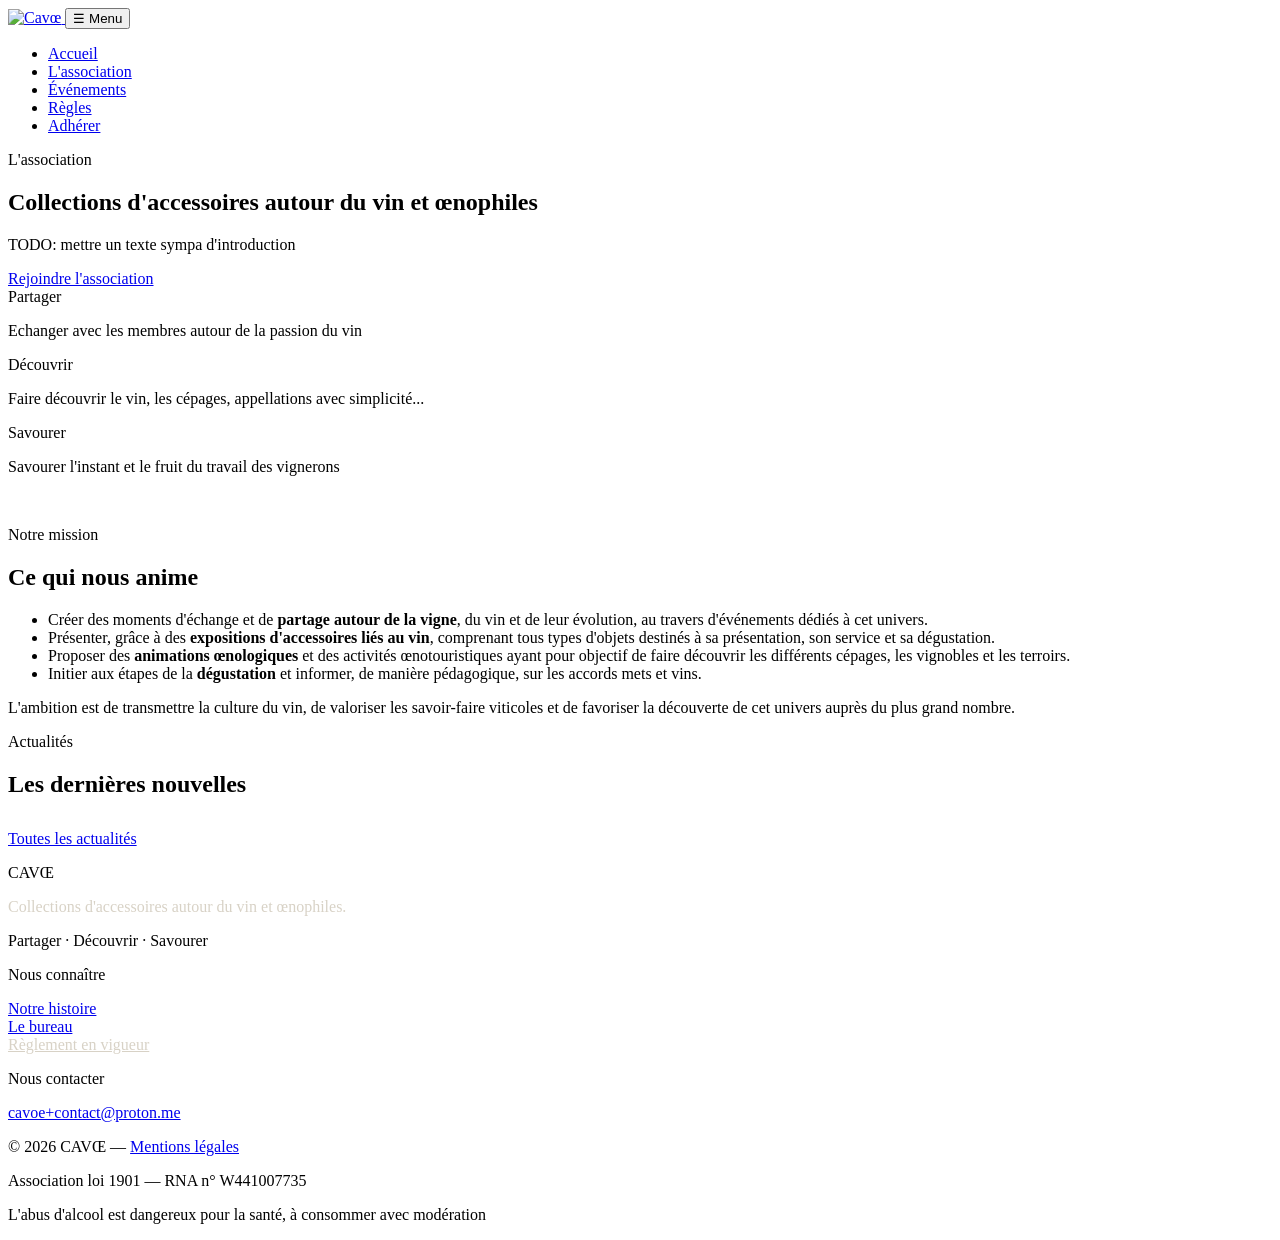
==== index.html @ 4d2a0d0e "Add: Ajout de la page "adhésion"" ====
<!DOCTYPE html>
<html lang="fr">
<head>
    <meta charset="UTF-8">
    <meta name="viewport" content="width=device-width, initial-scale=1.0">
    <title>Accueil — CAVŒ</title>
    <meta name="description" content="TODO : courte description de l'association.">

    <link rel="preconnect" href="https://fonts.googleapis.com">
    <link rel="preconnect" href="https://fonts.gstatic.com" crossorigin>
    <link href="https://fonts.googleapis.com/css2?family=Cinzel:wght@500;600;700&family=EB+Garamond:ital,wght@0,400;0,500;0,600;1,400&family=Montserrat:wght@500;600;700&display=swap" rel="stylesheet">
    <link rel="stylesheet" href="style.css">
</head>
<body>

<!-- En-tête injecté automatiquement (voir script.js) -->
<div id="site-header"></div>

<main>

    <!-- ============================ HERO ============================ -->
    <section class="hero">
        <div class="wrap hero__inner">
            <div>
                <p class="eyebrow">L'association</p>
                <h1>Collections d'accessoires autour du vin et œnophiles</h1>
                <p class="lead">
                    TODO: mettre un texte sympa d'introduction
                </p>
                <div class="hero__actions">
                    <a class="btn btn--primary" href="adherer.html">Rejoindre l'association</a>
                </div>

                <!-- Triptyque de valeur : Partager · Découvrir · Savourer -->
                <div class="triptych">
                    <div>
                        <span class="k">Partager</span>
                        <p>Echanger avec les membres autour de la passion du vin</p>
                    </div>
                    <div>
                        <span class="k">Découvrir</span>
                        <p>Faire découvrir le vin, les cépages, appellations avec simplicité...</p>
                    </div>
                    <div>
                        <span class="k">Savourer</span>
                        <p>Savourer l'instant et le fruit du travail des vignerons</p>
                    </div>

                </div>
            </div>
            <img src="assets/logo-cavoe.png" alt="">
        </div>
    </section>

    <!-- ========================= MISSION ========================= -->
    <section class="section">
        <div class="wrap">
            <p class="eyebrow">Notre mission</p>
            <h2>Ce qui nous anime</h2>
            <ul class="lead">
                <li>Créer des moments d'échange et de <strong>partage autour de la vigne</strong>, du vin et de leur évolution, au travers d'événements dédiés à cet univers.</li>
                <li>Présenter, grâce à des <strong>expositions d'accessoires liés au vin</strong>, comprenant tous types d'objets destinés à sa présentation, son service et sa dégustation.</li>
                <li>Proposer des <strong>animations œnologiques</strong> et des activités œnotouristiques ayant pour objectif de faire découvrir les différents cépages, les vignobles et les terroirs.</li>
                <li>Initier aux étapes de la <strong>dégustation</strong> et informer, de manière pédagogique, sur les accords mets et vins.</li>
            </ul>
            <p>L'ambition est de transmettre la culture du vin, de valoriser les savoir-faire viticoles et de favoriser la découverte de cet univers auprès du plus grand nombre.</p>
        </div>
    </section>



    <!-- ==================== DERNIÈRES ACTUS ==================== -->
    <section class="section">
        <div class="wrap">
            <p class="eyebrow">Actualités</p>
            <h2>Les dernières nouvelles</h2>
            <ul class="news" id="home-events" style="margin-top:2rem;"></ul>
            <p style="margin-top:1.5rem;">
                <a class="btn btn--ghost" href="evenements.html">Toutes les actualités</a>
            </p>
        </div>
    </section>
</main>

<div id="site-footer"></div>

<script src="scripts/script.js"></script>
<script src="scripts/events.js"></script>
</body>
</html>
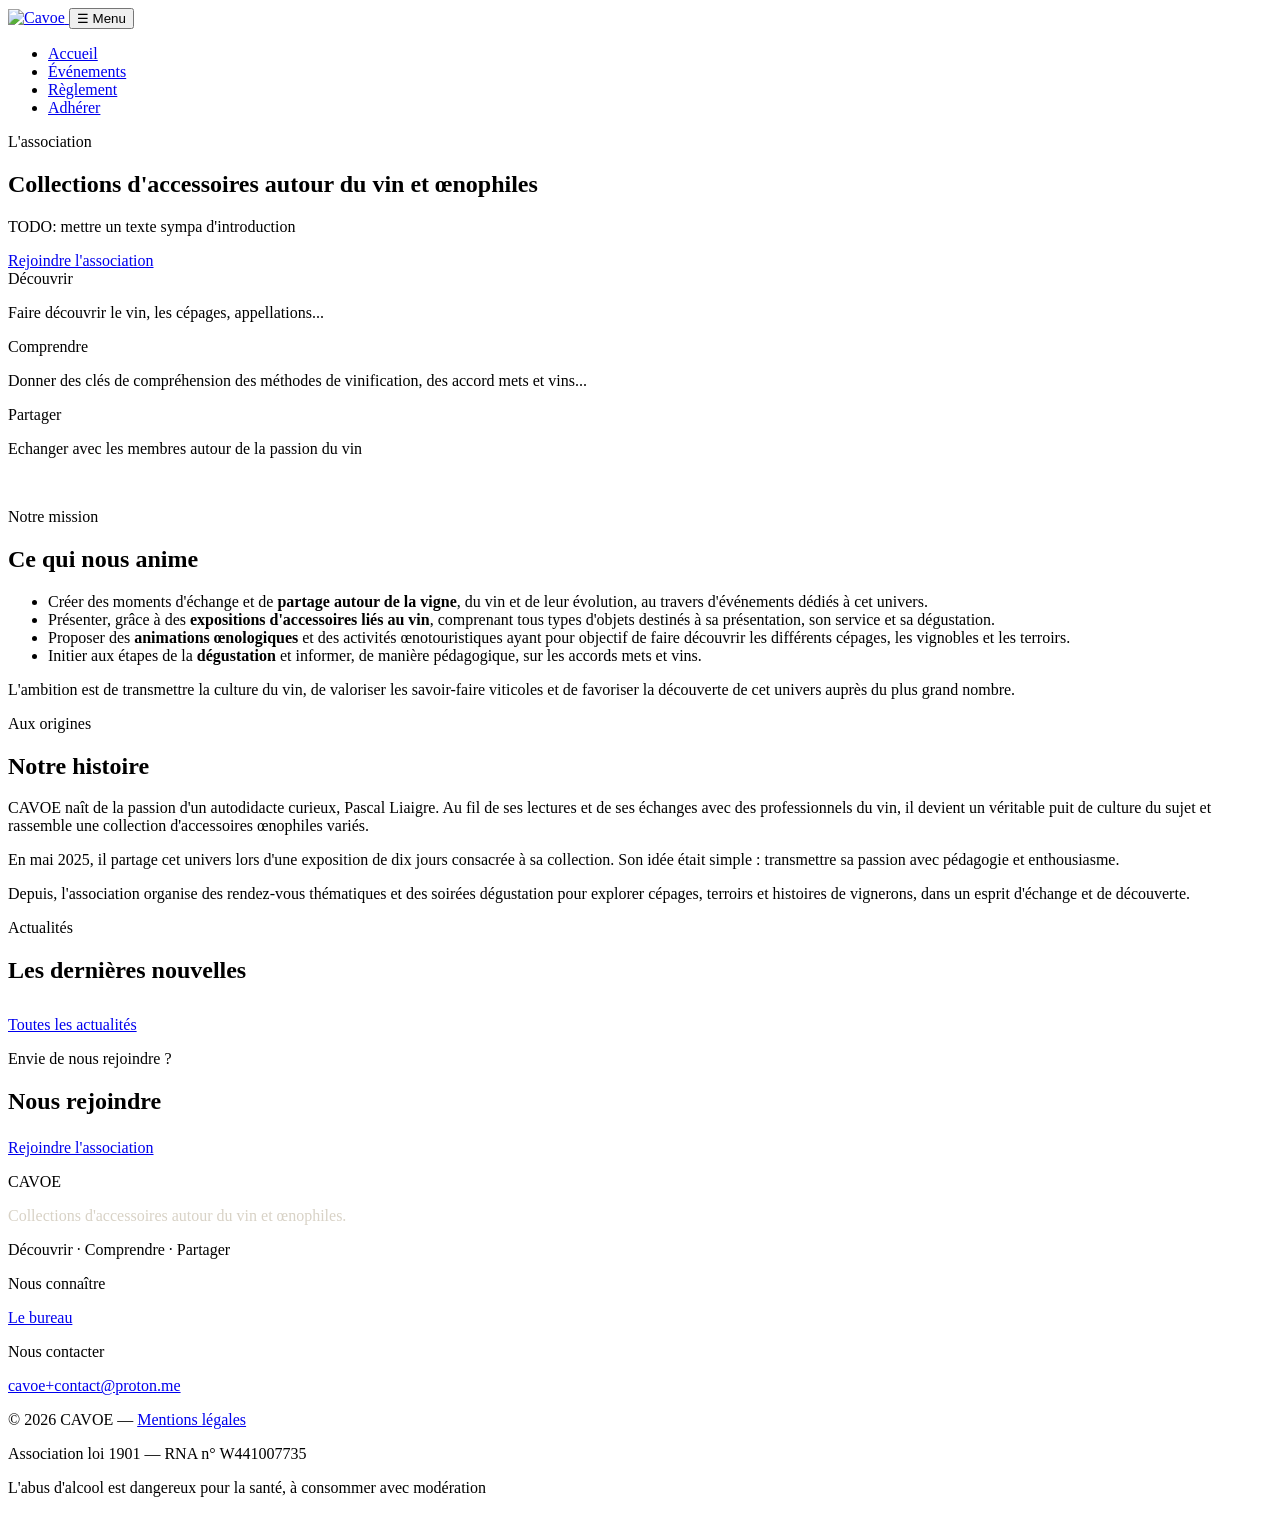
==== commit dcec771b: "WIP: ajout adhésions" ====
--- a/index.html
+++ b/index.html
@@ -3,7 +3,7 @@
 <head>
     <meta charset="UTF-8">
     <meta name="viewport" content="width=device-width, initial-scale=1.0">
-    <title>Accueil — CAVŒ</title>
+    <title>Accueil — CAVOE</title>
     <meta name="description" content="TODO : courte description de l'association.">
 
     <link rel="preconnect" href="https://fonts.googleapis.com">
@@ -31,24 +31,23 @@
                     <a class="btn btn--primary" href="adherer.html">Rejoindre l'association</a>
                 </div>
 
-                <!-- Triptyque de valeur : Partager · Découvrir · Savourer -->
+                <!-- Triptyque de valeur : Découvrir · Comprendre · Partager -->
                 <div class="triptych">
+                    <div>
+                        <span class="k">Découvrir</span>
+                        <p>Faire découvrir le vin, les cépages, appellations...</p>
+                    </div>
+                    <div>
+                        <span class="k">Comprendre</span>
+                        <p>Donner des clés de compréhension des méthodes de vinification, des accord mets et vins...</p>
+                    </div>
                     <div>
                         <span class="k">Partager</span>
                         <p>Echanger avec les membres autour de la passion du vin</p>
                     </div>
-                    <div>
-                        <span class="k">Découvrir</span>
-                        <p>Faire découvrir le vin, les cépages, appellations avec simplicité...</p>
-                    </div>
-                    <div>
-                        <span class="k">Savourer</span>
-                        <p>Savourer l'instant et le fruit du travail des vignerons</p>
-                    </div>
-
                 </div>
             </div>
-            <img src="assets/logo-cavoe.png" alt="">
+            <div class="hero__media"><img src="assets/logo-cavoe.png" alt=""></div>
         </div>
     </section>
 
@@ -67,7 +66,27 @@
         </div>
     </section>
 
-
+    <!-- ========================= HISTOIRE ========================= -->
+    <section class="section">
+        <div class="wrap">
+            <p class="eyebrow">Aux origines</p>
+            <h2>Notre histoire</h2>
+            <p>
+                CAVOE naît de la passion d'un autodidacte curieux, Pascal Liaigre. Au fil de ses lectures
+                et de ses échanges avec des professionnels du vin, il devient un véritable puit de culture du sujet
+                et rassemble une collection d'accessoires œnophiles variés.
+            </p>
+            <p>
+                En mai 2025, il partage cet univers lors d'une exposition de dix jours consacrée à sa
+                collection. Son idée était simple : transmettre sa passion avec pédagogie et enthousiasme.
+            </p>
+            <p>
+                Depuis, l'association organise des rendez-vous
+                thématiques et des soirées dégustation pour explorer cépages, terroirs et histoires de
+                vignerons, dans un esprit d'échange et de découverte.
+            </p>
+        </div>
+    </section>
 
     <!-- ==================== DERNIÈRES ACTUS ==================== -->
     <section class="section">
@@ -80,6 +99,18 @@
             </p>
         </div>
     </section>
+
+    <!-- ==================== ADHERER ==================== -->
+    <section class="section">
+        <div class="wrap">
+            <span class="eyebrow">Envie de nous rejoindre ?</span>
+            <h2>Nous rejoindre</h2>
+            <p style="margin-top:1.5rem;">
+                <a class="btn btn--ghost" href="adherer.html">Rejoindre l'association</a>
+            </p>
+        </div>
+    </section>
+
 </main>
 
 <div id="site-footer"></div>
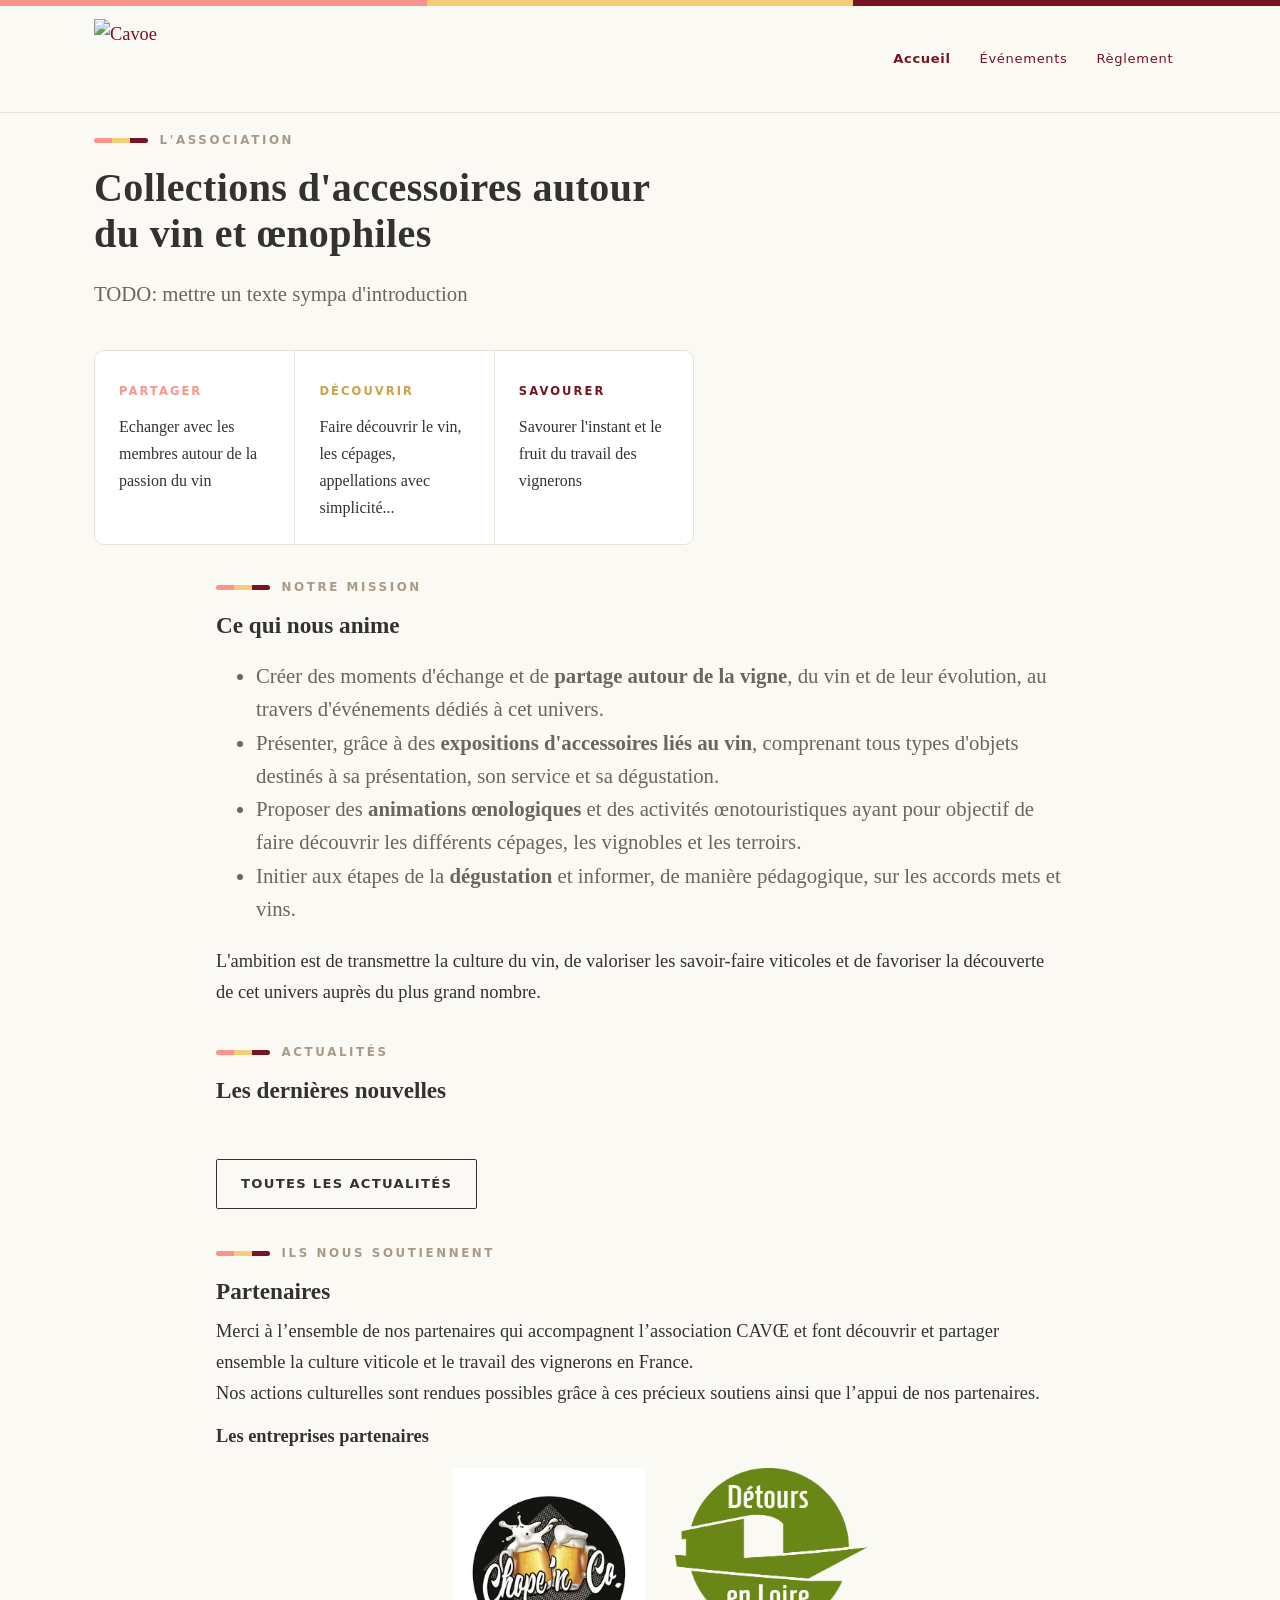
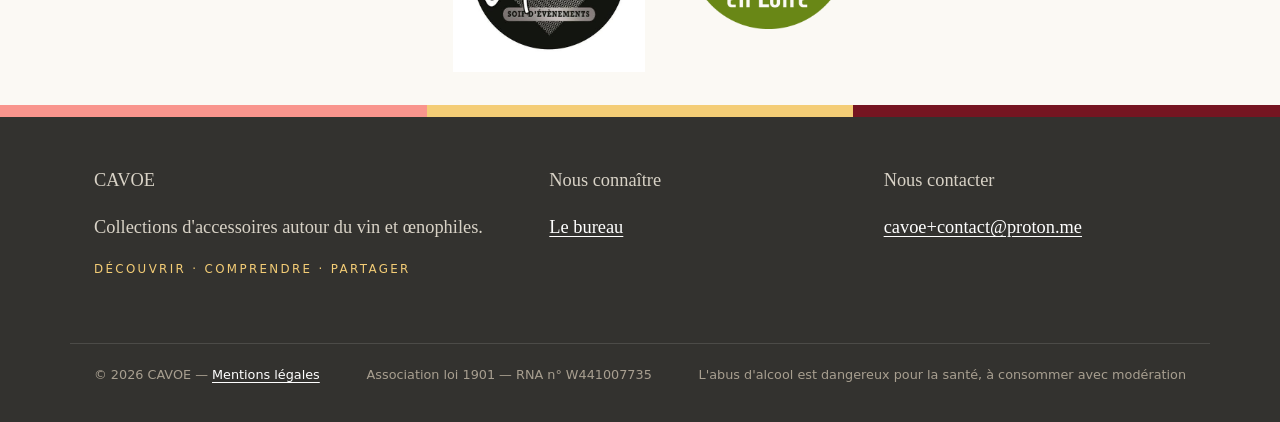
==== commit 36073ea1: "Add: mentions des partenaires en page d'accueil" ====
--- a/index.html
+++ b/index.html
@@ -3,7 +3,7 @@
 <head>
     <meta charset="UTF-8">
     <meta name="viewport" content="width=device-width, initial-scale=1.0">
-    <title>Accueil — CAVOE</title>
+    <title>Accueil — CAVŒ</title>
     <meta name="description" content="TODO : courte description de l'association.">
 
     <link rel="preconnect" href="https://fonts.googleapis.com">
@@ -27,27 +27,25 @@
                 <p class="lead">
                     TODO: mettre un texte sympa d'introduction
                 </p>
-                <div class="hero__actions">
-                    <a class="btn btn--primary" href="adherer.html">Rejoindre l'association</a>
-                </div>
 
-                <!-- Triptyque de valeur : Découvrir · Comprendre · Partager -->
+                <!-- Triptyque de valeur : Partager · Découvrir · Savourer -->
                 <div class="triptych">
-                    <div>
-                        <span class="k">Découvrir</span>
-                        <p>Faire découvrir le vin, les cépages, appellations...</p>
-                    </div>
-                    <div>
-                        <span class="k">Comprendre</span>
-                        <p>Donner des clés de compréhension des méthodes de vinification, des accord mets et vins...</p>
-                    </div>
                     <div>
                         <span class="k">Partager</span>
                         <p>Echanger avec les membres autour de la passion du vin</p>
                     </div>
+                    <div>
+                        <span class="k">Découvrir</span>
+                        <p>Faire découvrir le vin, les cépages, appellations avec simplicité...</p>
+                    </div>
+                    <div>
+                        <span class="k">Savourer</span>
+                        <p>Savourer l'instant et le fruit du travail des vignerons</p>
+                    </div>
+
                 </div>
             </div>
-            <div class="hero__media"><img src="assets/logo-cavoe.png" alt=""></div>
+            <img src="assets/logo-cavoe.png" alt="">
         </div>
     </section>
 
@@ -66,27 +64,7 @@
         </div>
     </section>
 
-    <!-- ========================= HISTOIRE ========================= -->
-    <section class="section">
-        <div class="wrap">
-            <p class="eyebrow">Aux origines</p>
-            <h2>Notre histoire</h2>
-            <p>
-                CAVOE naît de la passion d'un autodidacte curieux, Pascal Liaigre. Au fil de ses lectures
-                et de ses échanges avec des professionnels du vin, il devient un véritable puit de culture du sujet
-                et rassemble une collection d'accessoires œnophiles variés.
-            </p>
-            <p>
-                En mai 2025, il partage cet univers lors d'une exposition de dix jours consacrée à sa
-                collection. Son idée était simple : transmettre sa passion avec pédagogie et enthousiasme.
-            </p>
-            <p>
-                Depuis, l'association organise des rendez-vous
-                thématiques et des soirées dégustation pour explorer cépages, terroirs et histoires de
-                vignerons, dans un esprit d'échange et de découverte.
-            </p>
-        </div>
-    </section>
+
 
     <!-- ==================== DERNIÈRES ACTUS ==================== -->
     <section class="section">
@@ -100,17 +78,23 @@
         </div>
     </section>
 
-    <!-- ==================== ADHERER ==================== -->
+    <!-- ==================== PARTENAIRES ==================== -->
     <section class="section">
         <div class="wrap">
-            <span class="eyebrow">Envie de nous rejoindre ?</span>
-            <h2>Nous rejoindre</h2>
-            <p style="margin-top:1.5rem;">
-                <a class="btn btn--ghost" href="adherer.html">Rejoindre l'association</a>
+            <p class="eyebrow">Ils nous soutiennent</p>
+            <h2>Partenaires</h2>
+            <p>
+                Merci à l’ensemble de nos partenaires qui accompagnent l’association CAVŒ et font découvrir et partager ensemble la culture viticole et le travail des vignerons en France.<br/>
+                Nos actions culturelles sont rendues possibles grâce à ces précieux soutiens ainsi que l’appui de nos partenaires.
             </p>
+
+            <h3>Les entreprises partenaires</h3>
+            <ul class="lead liste-partenaires">
+                <li><a class="logo-partenaires" href="https://chopenco.fr/" target="_blank" title="Visiter le site de Chope'n Co"><img src="assets/partenaires/chope-n-co.jpg" alt="Chop'N Co"/></a></li>
+                <li><a class="logo-partenaires" href="https://detoursenloire.fr/" target="_blank" title="Visiter le site de Détour en Loire"><img src="assets/partenaires/detour-en-loire.png" alt="Détour en Loire"/></a></li>
+            </ul>
         </div>
     </section>
-
 </main>
 
 <div id="site-footer"></div>
--- a/style.css
+++ b/style.css
@@ -0,0 +1,727 @@
+/* =========================================================================
+   CAVŒ — Collections d'Accessoires autour du Vin Et Œnophiles
+   Direction artistique issue du logo : palette des trois vins
+   (bordeaux · rosé · blanc doré), serif classique, fond crème.
+   -------------------------------------------------------------------------
+   Tout part des variables ci-dessous (:root).
+   ========================================================================= */
+
+:root {
+  /* ---- Couleurs de marque --------------------------------------------- */
+  --wine: #761521; /* bordeaux — accent principal        */
+  --wine-deep: #5c1019; /* bordeaux foncé (survols)           */
+  --rose: #f9958d; /* rosé — secondaire                  */
+  --gold: #c9a24b; /* blanc doré — tertiaire             */
+  --gold-soft: #f4cd76; /* doré clair (décoratif)             */
+  --taupe: #a99a87; /* greige des coteaux / texte discret */
+
+  --ink: #33322f; /* charbon — texte principal          */
+  --ink-soft: #6b655c; /* texte secondaire                   */
+  --bg: #fbf9f4; /* crème doux (fond)                  */
+  --surface: #ffffff; /* cartes, encadrés                   */
+  --line: #e7e1d6; /* traits, bordures                   */
+
+  --accent: var(--wine); /* alias : couleur d'action        */
+  --accent-ink: #fdf7ec; /* texte posé SUR le bordeaux       */
+
+  /* ---- Typographie ---------------------------------------------------- */
+  --font-display: 'Cinzel', Georgia, serif; /* titres (capitales romaines) */
+  --font-body: 'EB Garamond', Georgia, serif; /* corps de texte              */
+  --font-ui:
+    'Montserrat', system-ui, sans-serif; /* labels, boutons, menu       */
+
+  /* ---- Mise en page --------------------------------------------------- */
+  --maxw: 1140px;
+  --gutter: 1.5rem;
+  --radius: 10px;
+  --shadow:
+    0 1px 2px rgba(51, 50, 47, 0.05), 0 10px 30px rgba(51, 50, 47, 0.07);
+
+  /* Dégradé « trois vins » — motif signature */
+  --triad: linear-gradient(
+    90deg,
+    var(--rose) 0 33.33%,
+    var(--gold-soft) 33.33% 66.66%,
+    var(--wine) 66.66% 100%
+  );
+}
+
+/* -------------------------------------------------------------------------
+   Base
+   ------------------------------------------------------------------------- */
+*,
+*::before,
+*::after {
+  box-sizing: border-box;
+}
+html {
+  scroll-behavior: smooth;
+}
+
+body {
+  margin: 0;
+  font-family: var(--font-body);
+  font-size: 1.15rem;
+  line-height: 1.7;
+  color: var(--ink);
+  background: var(--bg);
+  -webkit-font-smoothing: antialiased;
+}
+
+h1,
+h2,
+h3,
+h4 {
+  font-family: var(--font-display);
+  line-height: 1.15;
+  color: var(--ink);
+  font-weight: 600;
+  margin: 0 0 0.5em;
+}
+h1 {
+  font-size: clamp(1.7rem, 3.2vw, 2.5rem);
+  letter-spacing: 0.01em;
+}
+h2 {
+  font-size: 1.45rem;
+  font-family: var(--font-body);
+  font-weight: 600;
+}
+h3 {
+  font-size: 1.15rem;
+  font-family: var(--font-body);
+  font-weight: 600;
+}
+
+p {
+  margin: 0 0 1rem;
+}
+p,
+h1,
+h2,
+h3,
+h4 {
+  cursor: default;
+}
+
+a {
+  color: var(--wine);
+  text-decoration-thickness: 1px;
+  text-underline-offset: 3px;
+}
+a:hover {
+  color: var(--ink);
+}
+
+img {
+  max-width: 100%;
+  height: auto;
+  display: block;
+}
+
+:focus-visible {
+  outline: 3px solid var(--gold);
+  outline-offset: 2px;
+  border-radius: 3px;
+}
+
+/* -------------------------------------------------------------------------
+   Structure
+   ------------------------------------------------------------------------- */
+.wrap {
+  width: 100%;
+  max-width: var(--maxw);
+  margin-inline: auto;
+  padding-inline: var(--gutter);
+}
+
+.section,
+.hero {
+  margin-bottom: 0.9rem;
+}
+
+.section {
+  margin-inline: 15vw;
+}
+
+/* Étiquette « eyebrow » — porte le motif tricolore des trois vins */
+.eyebrow {
+  display: inline-flex;
+  align-items: center;
+  gap: 0.7rem;
+  font-family: var(--font-ui);
+  font-size: 0.74rem;
+  font-weight: 600;
+  letter-spacing: 0.22em;
+  text-transform: uppercase;
+  color: var(--taupe);
+  margin-bottom: 0.9rem;
+  margin-top: 1.5em;
+}
+.eyebrow::before {
+  content: '';
+  width: 3.4rem;
+  height: 5px;
+  border-radius: 3px;
+  background: var(--triad);
+}
+
+.lead {
+  font-size: 1.3rem;
+  line-height: 1.6;
+  color: var(--ink-soft);
+}
+
+/* Boutons */
+.btn {
+  display: inline-block;
+  font-family: var(--font-ui);
+  font-weight: 600;
+  font-size: 0.82rem;
+  letter-spacing: 0.1em;
+  text-transform: uppercase;
+  padding: 0.8rem 1.5rem;
+  border-radius: 2px; /* coins nets, plus « étiquette de vin » */
+  border: 1.5px solid transparent;
+  cursor: pointer;
+  transition:
+    transform 0.12s ease,
+    background 0.2s ease,
+    color 0.2s ease;
+  text-decoration: none;
+}
+.btn:hover {
+  transform: translateY(-2px);
+}
+.btn--primary {
+  background: var(--wine);
+  color: var(--accent-ink);
+}
+.btn--primary:hover {
+  background: var(--wine-deep);
+  color: var(--accent-ink);
+}
+.btn--ghost {
+  background: transparent;
+  color: var(--ink);
+  border-color: var(--ink);
+}
+.btn--ghost:hover {
+  background: var(--ink);
+  color: var(--bg);
+}
+
+/* Grilles */
+.grid {
+  display: grid;
+  gap: 1.5rem;
+}
+.grid--3 {
+  grid-template-columns: repeat(3, 1fr);
+}
+.grid--2 {
+  grid-template-columns: repeat(2, 1fr);
+}
+
+.card {
+  background: var(--surface);
+  border: 1px solid var(--line);
+  border-radius: var(--radius);
+  padding: 1.75rem;
+  box-shadow: var(--shadow);
+  position: relative;
+}
+/* filet doré en haut de carte, discret */
+.card::before {
+  content: '';
+  position: absolute;
+  inset: 0 0 auto 0;
+  height: 3px;
+  border-radius: var(--radius) var(--radius) 0 0;
+  background: var(--gold-soft);
+  opacity: 0;
+  transition: opacity 0.2s;
+}
+.card:hover::before {
+  opacity: 1;
+}
+.card h3 {
+  margin-top: 0.25rem;
+}
+.card p:last-child {
+  margin-bottom: 0;
+}
+
+/* -------------------------------------------------------------------------
+   En-tête / navigation
+   ------------------------------------------------------------------------- */
+.site-header {
+  position: sticky;
+  top: 0;
+  z-index: 50;
+  background: color-mix(in srgb, var(--bg) 90%, transparent);
+  backdrop-filter: blur(8px);
+  border-bottom: 1px solid var(--line);
+}
+.site-header::before {
+  content: '';
+  display: block;
+  height: 6px;
+  background: var(--triad);
+}
+
+.nav {
+  display: flex;
+  align-items: center;
+  justify-content: space-between;
+  gap: 1rem;
+  padding-block: 0.8rem;
+}
+
+.brand {
+  display: flex;
+  align-items: center;
+  gap: 0.7rem;
+  text-decoration: none;
+}
+.brand img {
+  height: 80px;
+}
+.brand__name {
+  font-family: var(--font-display);
+  font-weight: 700;
+  font-size: 1.4rem;
+  letter-spacing: 0.14em;
+  color: var(--ink);
+}
+
+.nav__links {
+  display: flex;
+  align-items: center;
+  gap: 0.2rem;
+  list-style: none;
+  margin: 0;
+  padding: 0;
+}
+.nav__links a {
+  display: block;
+  font-family: var(--font-ui);
+  font-size: 0.82rem;
+  font-weight: 500;
+  letter-spacing: 0.05em;
+  text-decoration: none;
+  padding: 0.5rem 0.8rem;
+  border-radius: 4px;
+}
+.nav__links a:hover {
+  color: var(--wine);
+}
+.nav__links a[aria-current='page'] {
+  color: var(--wine);
+  font-weight: 700;
+}
+.nav__cta {
+  margin-left: 0.5rem;
+}
+
+.nav__toggle {
+  display: none;
+  font-family: var(--font-ui);
+  font-size: 0.8rem;
+  letter-spacing: 0.08em;
+  background: transparent;
+  border: 1px solid var(--line);
+  border-radius: 4px;
+  padding: 0.55rem 0.8rem;
+  cursor: pointer;
+  color: var(--ink);
+}
+
+/* -------------------------------------------------------------------------
+   Hero
+   ------------------------------------------------------------------------- */
+.hero__inner {
+  display: grid;
+  grid-template-columns: 1.15fr 0.85fr;
+  gap: 3rem;
+  align-items: center;
+}
+.hero__actions {
+  display: flex;
+  flex-wrap: wrap;
+  gap: 0.8rem;
+  margin-top: 1.8rem;
+}
+.hero__media {
+  aspect-ratio: 4 / 3;
+  background:
+    radial-gradient(circle at 30% 30%, rgba(118, 21, 33, 0.1), transparent 60%),
+    radial-gradient(
+      circle at 70% 70%,
+      rgba(201, 162, 75, 0.14),
+      transparent 60%
+    ),
+    var(--surface);
+  border: 1px solid var(--line);
+  border-radius: var(--radius);
+  display: grid;
+  place-items: center;
+  text-align: center;
+  padding: 1rem;
+  color: var(--ink-soft);
+}
+
+/* Triptyque de valeur : Partager · Découvrir · Savourer */
+.triptych {
+  display: grid;
+  grid-template-columns: repeat(3, 1fr);
+  gap: 0;
+  margin-top: 2.5rem;
+  border: 1px solid var(--line);
+  border-radius: var(--radius);
+  overflow: hidden;
+}
+.triptych > div {
+  padding: 1.4rem 1.5rem;
+  background: var(--surface);
+  border-left: 1px solid var(--line);
+}
+.triptych > div:first-child {
+  border-left: 0;
+}
+.triptych .k {
+  font-family: var(--font-ui);
+  font-size: 0.72rem;
+  font-weight: 700;
+  letter-spacing: 0.18em;
+  text-transform: uppercase;
+}
+.triptych > div:nth-child(1) .k {
+  color: var(--rose);
+}
+.triptych > div:nth-child(2) .k {
+  color: var(--gold);
+}
+.triptych > div:nth-child(3) .k {
+  color: var(--wine);
+}
+.triptych p {
+  margin: 0.5rem 0 0;
+  font-size: 1rem;
+}
+
+/* Bandeau de chiffres clés */
+.stats {
+  display: grid;
+  grid-template-columns: repeat(3, 1fr);
+  gap: 1.5rem;
+}
+.stat__num {
+  font-family: var(--font-display);
+  font-size: 2.8rem;
+  font-weight: 700;
+  color: var(--wine);
+}
+.stat__label {
+  font-family: var(--font-ui);
+  font-size: 0.78rem;
+  letter-spacing: 0.12em;
+  text-transform: uppercase;
+  color: var(--ink-soft);
+}
+
+/* -------------------------------------------------------------------------
+   En-tête de page interne
+   ------------------------------------------------------------------------- */
+.page-head {
+  padding-block: clamp(2.5rem, 3vw, 4rem) 0;
+}
+.page-head p.lead {
+  margin-top: 0.5rem;
+}
+.crumbs {
+  font-family: var(--font-ui);
+  font-size: 0.8rem;
+  letter-spacing: 0.06em;
+  color: var(--taupe);
+  margin-bottom: 1rem;
+  text-transform: uppercase;
+}
+.crumbs a {
+  color: var(--taupe);
+}
+
+/* -------------------------------------------------------------------------
+   Actualités / agenda
+   ------------------------------------------------------------------------- */
+.news {
+  list-style: none;
+  margin: 0;
+  padding: 0;
+  display: grid;
+  gap: 1rem;
+}
+.news__item {
+  display: grid;
+  grid-template-columns: 130px 1fr;
+  gap: 1.5rem;
+  padding: 1.4rem;
+  background: var(--surface);
+  border: 1px solid var(--line);
+  border-radius: var(--radius);
+}
+.news__date {
+  font-family: var(--font-display);
+  font-weight: 700;
+  color: var(--wine);
+}
+.news__item h3 {
+  margin: 0 0 0.35rem;
+}
+.event-time {
+  display: block;
+  margin-top: 0.2rem;
+  font-family: var(--font-ui);
+  font-size: 0.82rem;
+  font-weight: 500;
+  color: var(--ink-soft);
+}
+.event-meta {
+  font-family: var(--font-ui);
+  font-size: 0.82rem;
+  color: var(--ink-soft);
+  margin: 0.4rem 0 0;
+}
+.tag {
+  display: inline-block;
+  font-family: var(--font-ui);
+  font-size: 0.66rem;
+  font-weight: 700;
+  letter-spacing: 0.12em;
+  text-transform: uppercase;
+  color: var(--wine);
+  background: #f6ecec;
+  border-radius: 3px;
+  padding: 0.22rem 0.55rem;
+  margin-bottom: 0.55rem;
+}
+
+/* -------------------------------------------------------------------------
+   Formulaires
+   ------------------------------------------------------------------------- */
+.form {
+  display: grid;
+  gap: 1.1rem;
+  max-width: 560px;
+}
+.field {
+  display: grid;
+  gap: 0.35rem;
+}
+.field label {
+  font-family: var(--font-ui);
+  font-weight: 600;
+  font-size: 0.82rem;
+  letter-spacing: 0.04em;
+}
+.field input,
+.field textarea,
+.field select {
+  font-family: var(--font-body);
+  font-size: 1.05rem;
+  padding: 0.7rem 0.85rem;
+  border: 1px solid var(--line);
+  border-radius: 6px;
+  background: var(--surface);
+  color: var(--ink);
+}
+.field input:focus,
+.field textarea:focus,
+.field select:focus {
+  border-color: var(--wine);
+  outline: none;
+}
+.field textarea {
+  min-height: 130px;
+  resize: vertical;
+}
+.field--hint {
+  font-family: var(--font-ui);
+  font-size: 0.8rem;
+  color: var(--ink-soft);
+}
+
+/* Encadré de mise en garde (règlement, avertissements) */
+.notice {
+  border-left: 4px solid var(--wine);
+  background: #f6ecec;
+  padding: 1.1rem 1.35rem;
+  border-radius: 0 var(--radius) var(--radius) 0;
+  margin: 1.6rem 0;
+}
+.notice p:last-child {
+  margin-bottom: 0;
+}
+.notice--gold {
+  border-left-color: var(--gold);
+  background: #fbf3df;
+}
+
+/* Articles de règlement */
+.article {
+  margin-top: 2.5rem;
+}
+.article > h2 {
+  padding-bottom: 0.4rem;
+  border-bottom: 1px solid var(--line);
+}
+
+/* Liste des partenaires */
+
+.liste-partenaires {
+  display: flex;
+  justify-content: center;
+  flex-wrap: wrap;
+  margin: 1em 0;
+  list-style: none;
+}
+
+.liste-partenaires li {
+  margin: 0 15px 15px 15px;
+  flex: 0 0 auto;
+}
+
+.liste-partenaires li a {
+  display: block;
+  max-width: 15vw;
+  max-height: 15vw;
+}
+
+/* -------------------------------------------------------------------------
+   Pied de page
+   ------------------------------------------------------------------------- */
+.site-footer {
+  background: var(--ink);
+  color: #d8d2c6;
+  margin-top: 30px;
+}
+.site-footer::before {
+  content: '';
+  display: block;
+  height: 12px;
+  background: var(--triad);
+}
+.site-footer a {
+  color: #fff;
+}
+.footer__grid {
+  display: grid;
+  grid-template-columns: 1.4fr 1fr 1fr;
+  gap: 2rem;
+  padding-block: 3rem;
+}
+.footer__grid h4 {
+  color: #fff;
+  font-family: var(--font-ui);
+  font-size: 0.78rem;
+  letter-spacing: 0.14em;
+  text-transform: uppercase;
+}
+.footer__grid ul {
+  list-style: none;
+  margin: 0;
+  padding: 0;
+  display: grid;
+  gap: 0.4rem;
+  font-family: var(--font-ui);
+  font-size: 0.95rem;
+}
+.footer__tagline {
+  font-family: var(--font-ui);
+  font-size: 0.74rem;
+  letter-spacing: 0.2em;
+  text-transform: uppercase;
+  color: var(--gold-soft);
+  margin-top: 0.6rem;
+}
+.footer__bottom {
+  border-top: 1px solid rgba(255, 255, 255, 0.12);
+  padding-block: 1.25rem;
+  font-family: var(--font-ui);
+  font-size: 0.8rem;
+  color: #a89f90;
+  display: flex;
+  flex-wrap: wrap;
+  gap: 0.5rem 1.5rem;
+  justify-content: space-between;
+}
+
+.justified {
+  max-width: 100%;
+  text-justify: inter-word;
+}
+
+.d-block {
+  display: block;
+}
+/* -------------------------------------------------------------------------
+   Responsive
+   ------------------------------------------------------------------------- */
+@media (max-width: 768px) {
+  .hero__inner {
+    grid-template-columns: 1fr;
+  }
+  .hero__media {
+    display: none;
+  }
+  .grid--3,
+  .grid--2,
+  .stats,
+  .footer__grid,
+  .triptych {
+    grid-template-columns: 1fr;
+  }
+  .triptych > div {
+    border-left: 0;
+    border-top: 1px solid var(--line);
+  }
+  .triptych > div:first-child {
+    border-top: 0;
+  }
+  .news__item {
+    grid-template-columns: 1fr;
+    gap: 0.4rem;
+  }
+
+  .nav__toggle {
+    display: inline-block;
+  }
+  .nav__links {
+    position: absolute;
+    inset: 100% 0 auto 0;
+    flex-direction: column;
+    align-items: stretch;
+    gap: 0;
+    background: var(--surface);
+    border-bottom: 1px solid var(--line);
+    padding: 0.5rem var(--gutter) 1rem;
+    display: none;
+  }
+  .nav__links.is-open {
+    display: flex;
+  }
+  .nav__cta {
+    margin: 0.5rem 0 0;
+  }
+  .section {
+    margin-inline: 0;
+  }
+}
+
+@media (prefers-reduced-motion: reduce) {
+  * {
+    animation: none !important;
+    transition: none !important;
+    scroll-behavior: auto !important;
+  }
+}
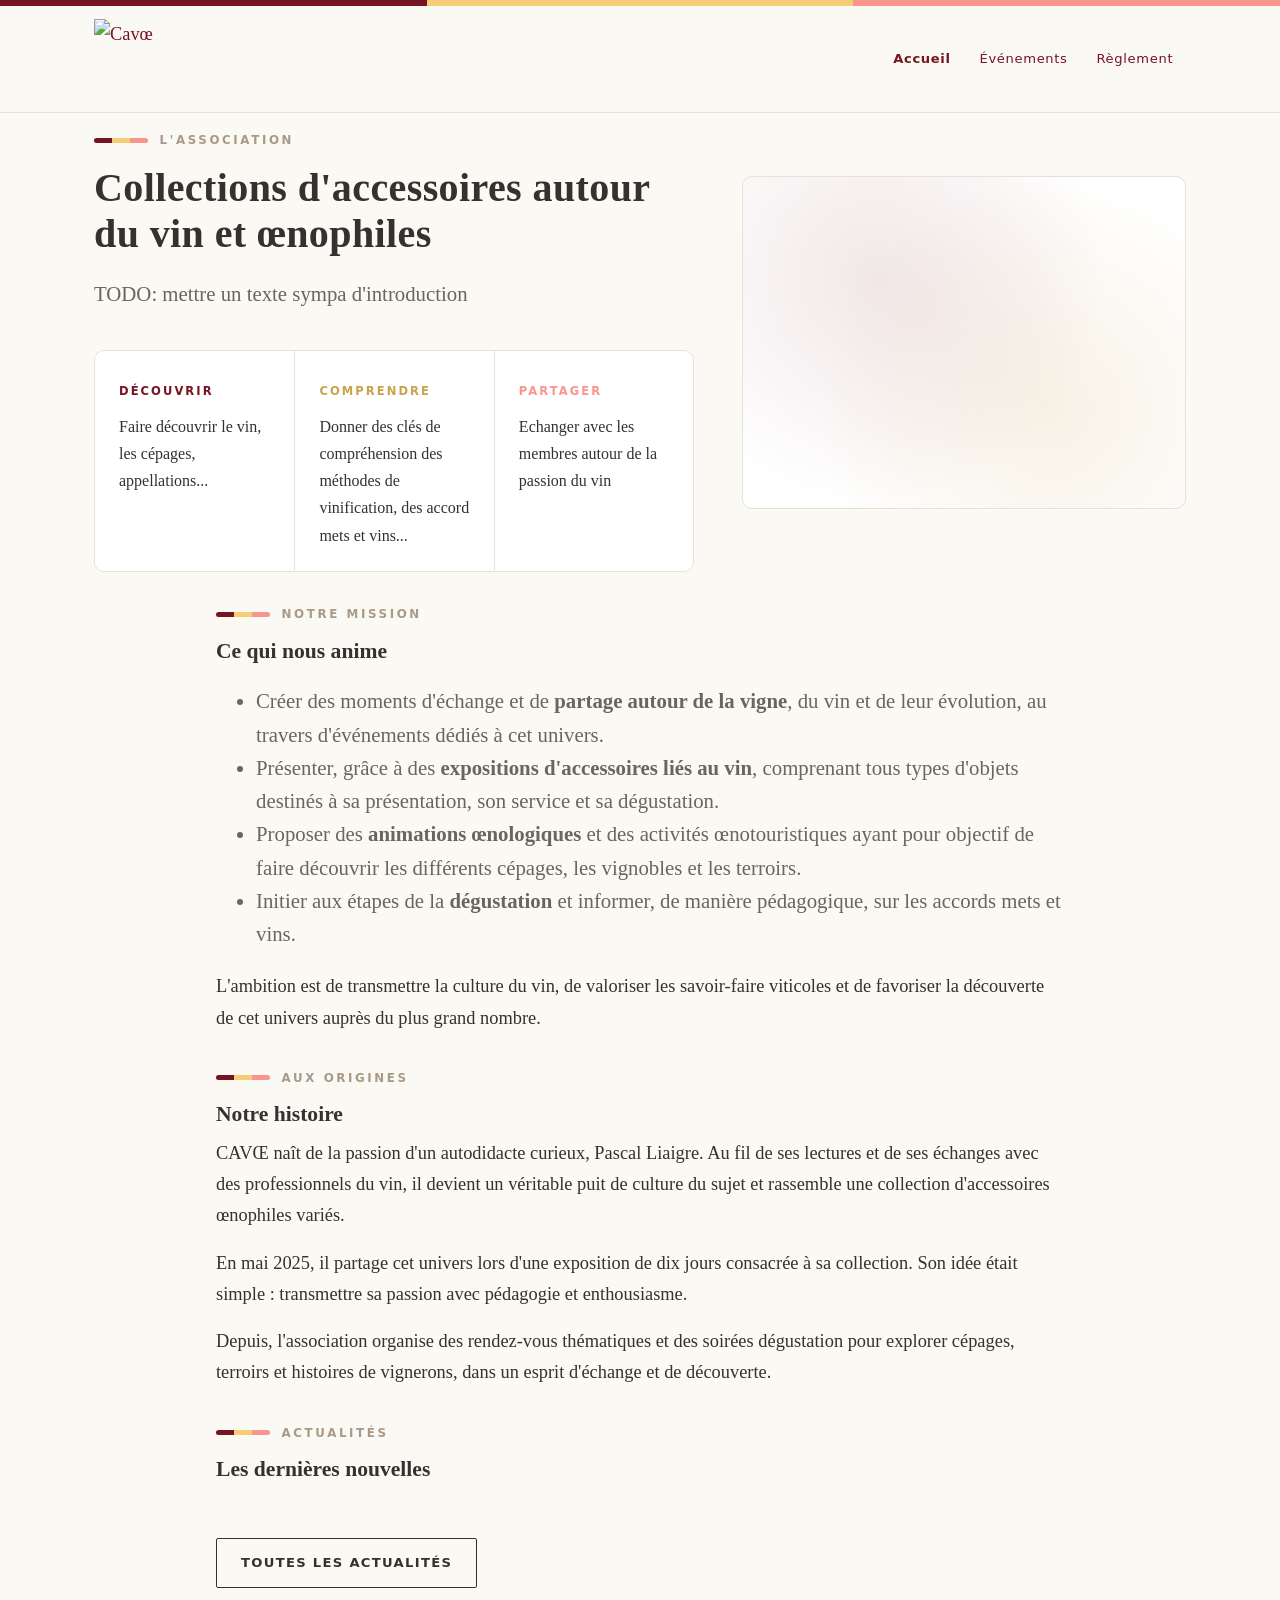
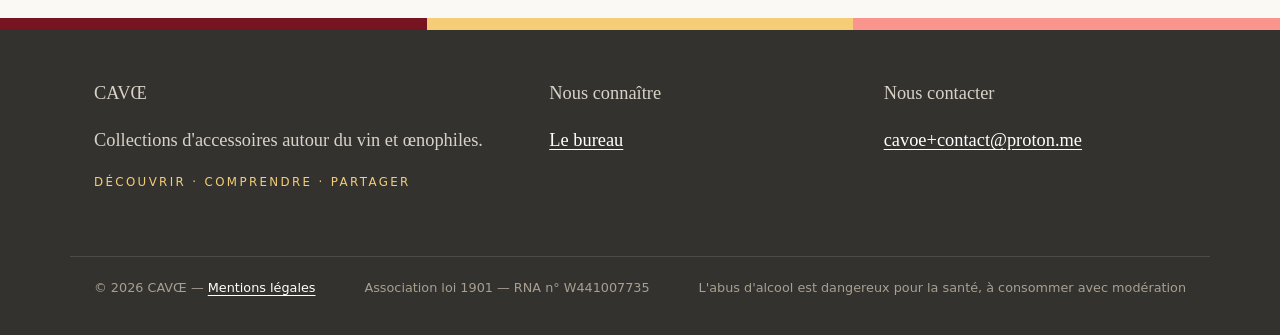
==== commit 5e1eea7a: "Upd: Remplacements des oe par œ" ====
--- a/index.html
+++ b/index.html
@@ -28,24 +28,23 @@
                     TODO: mettre un texte sympa d'introduction
                 </p>
 
-                <!-- Triptyque de valeur : Partager · Découvrir · Savourer -->
+                <!-- Triptyque de valeur : Découvrir · Comprendre · Partager -->
                 <div class="triptych">
+                    <div>
+                        <span class="k">Découvrir</span>
+                        <p>Faire découvrir le vin, les cépages, appellations...</p>
+                    </div>
+                    <div>
+                        <span class="k">Comprendre</span>
+                        <p>Donner des clés de compréhension des méthodes de vinification, des accord mets et vins...</p>
+                    </div>
                     <div>
                         <span class="k">Partager</span>
                         <p>Echanger avec les membres autour de la passion du vin</p>
                     </div>
-                    <div>
-                        <span class="k">Découvrir</span>
-                        <p>Faire découvrir le vin, les cépages, appellations avec simplicité...</p>
-                    </div>
-                    <div>
-                        <span class="k">Savourer</span>
-                        <p>Savourer l'instant et le fruit du travail des vignerons</p>
-                    </div>
-
                 </div>
             </div>
-            <img src="assets/logo-cavoe.png" alt="">
+            <div class="hero__media"><img src="assets/logo-cavoe.png" alt=""></div>
         </div>
     </section>
 
@@ -64,7 +63,27 @@
         </div>
     </section>
 
-
+    <!-- ========================= HISTOIRE ========================= -->
+    <section class="section">
+        <div class="wrap">
+            <p class="eyebrow">Aux origines</p>
+            <h2>Notre histoire</h2>
+            <p>
+                CAVŒ naît de la passion d'un autodidacte curieux, Pascal Liaigre. Au fil de ses lectures
+                et de ses échanges avec des professionnels du vin, il devient un véritable puit de culture du sujet
+                et rassemble une collection d'accessoires œnophiles variés.
+            </p>
+            <p>
+                En mai 2025, il partage cet univers lors d'une exposition de dix jours consacrée à sa
+                collection. Son idée était simple : transmettre sa passion avec pédagogie et enthousiasme.
+            </p>
+            <p>
+                Depuis, l'association organise des rendez-vous
+                thématiques et des soirées dégustation pour explorer cépages, terroirs et histoires de
+                vignerons, dans un esprit d'échange et de découverte.
+            </p>
+        </div>
+    </section>
 
     <!-- ==================== DERNIÈRES ACTUS ==================== -->
     <section class="section">
@@ -77,24 +96,6 @@
             </p>
         </div>
     </section>
-
-    <!-- ==================== PARTENAIRES ==================== -->
-    <section class="section">
-        <div class="wrap">
-            <p class="eyebrow">Ils nous soutiennent</p>
-            <h2>Partenaires</h2>
-            <p>
-                Merci à l’ensemble de nos partenaires qui accompagnent l’association CAVŒ et font découvrir et partager ensemble la culture viticole et le travail des vignerons en France.<br/>
-                Nos actions culturelles sont rendues possibles grâce à ces précieux soutiens ainsi que l’appui de nos partenaires.
-            </p>
-
-            <h3>Les entreprises partenaires</h3>
-            <ul class="lead liste-partenaires">
-                <li><a class="logo-partenaires" href="https://chopenco.fr/" target="_blank" title="Visiter le site de Chope'n Co"><img src="assets/partenaires/chope-n-co.jpg" alt="Chop'N Co"/></a></li>
-                <li><a class="logo-partenaires" href="https://detoursenloire.fr/" target="_blank" title="Visiter le site de Détour en Loire"><img src="assets/partenaires/detour-en-loire.png" alt="Détour en Loire"/></a></li>
-            </ul>
-        </div>
-    </section>
 </main>
 
 <div id="site-footer"></div>
--- a/style.css
+++ b/style.css
@@ -40,9 +40,9 @@
   /* Dégradé « trois vins » — motif signature */
   --triad: linear-gradient(
     90deg,
-    var(--rose) 0 33.33%,
+    var(--wine) 0 33.33%,
     var(--gold-soft) 33.33% 66.66%,
-    var(--wine) 66.66% 100%
+    var(--rose) 66.66% 100%
   );
 }
 
@@ -83,14 +83,14 @@
   letter-spacing: 0.01em;
 }
 h2 {
-  font-size: 1.45rem;
+  font-size: 1.35rem;
   font-family: var(--font-body);
   font-weight: 600;
 }
 h3 {
-  font-size: 1.15rem;
+  font-size: 1rem;
   font-family: var(--font-body);
-  font-weight: 600;
+  font-weight: 400;
 }
 
 p {
@@ -371,7 +371,7 @@
   color: var(--ink-soft);
 }
 
-/* Triptyque de valeur : Partager · Découvrir · Savourer */
+/* Triptyque Découvrir · Comprendre · Partager */
 .triptych {
   display: grid;
   grid-template-columns: repeat(3, 1fr);
@@ -397,13 +397,13 @@
   text-transform: uppercase;
 }
 .triptych > div:nth-child(1) .k {
-  color: var(--rose);
+  color: var(--wine);
 }
 .triptych > div:nth-child(2) .k {
   color: var(--gold);
 }
 .triptych > div:nth-child(3) .k {
-  color: var(--wine);
+  color: var(--rose);
 }
 .triptych p {
   margin: 0.5rem 0 0;
@@ -576,27 +576,6 @@
   border-bottom: 1px solid var(--line);
 }
 
-/* Liste des partenaires */
-
-.liste-partenaires {
-  display: flex;
-  justify-content: center;
-  flex-wrap: wrap;
-  margin: 1em 0;
-  list-style: none;
-}
-
-.liste-partenaires li {
-  margin: 0 15px 15px 15px;
-  flex: 0 0 auto;
-}
-
-.liste-partenaires li a {
-  display: block;
-  max-width: 15vw;
-  max-height: 15vw;
-}
-
 /* -------------------------------------------------------------------------
    Pied de page
    ------------------------------------------------------------------------- */
@@ -664,6 +643,7 @@
 .d-block {
   display: block;
 }
+
 /* -------------------------------------------------------------------------
    Responsive
    ------------------------------------------------------------------------- */
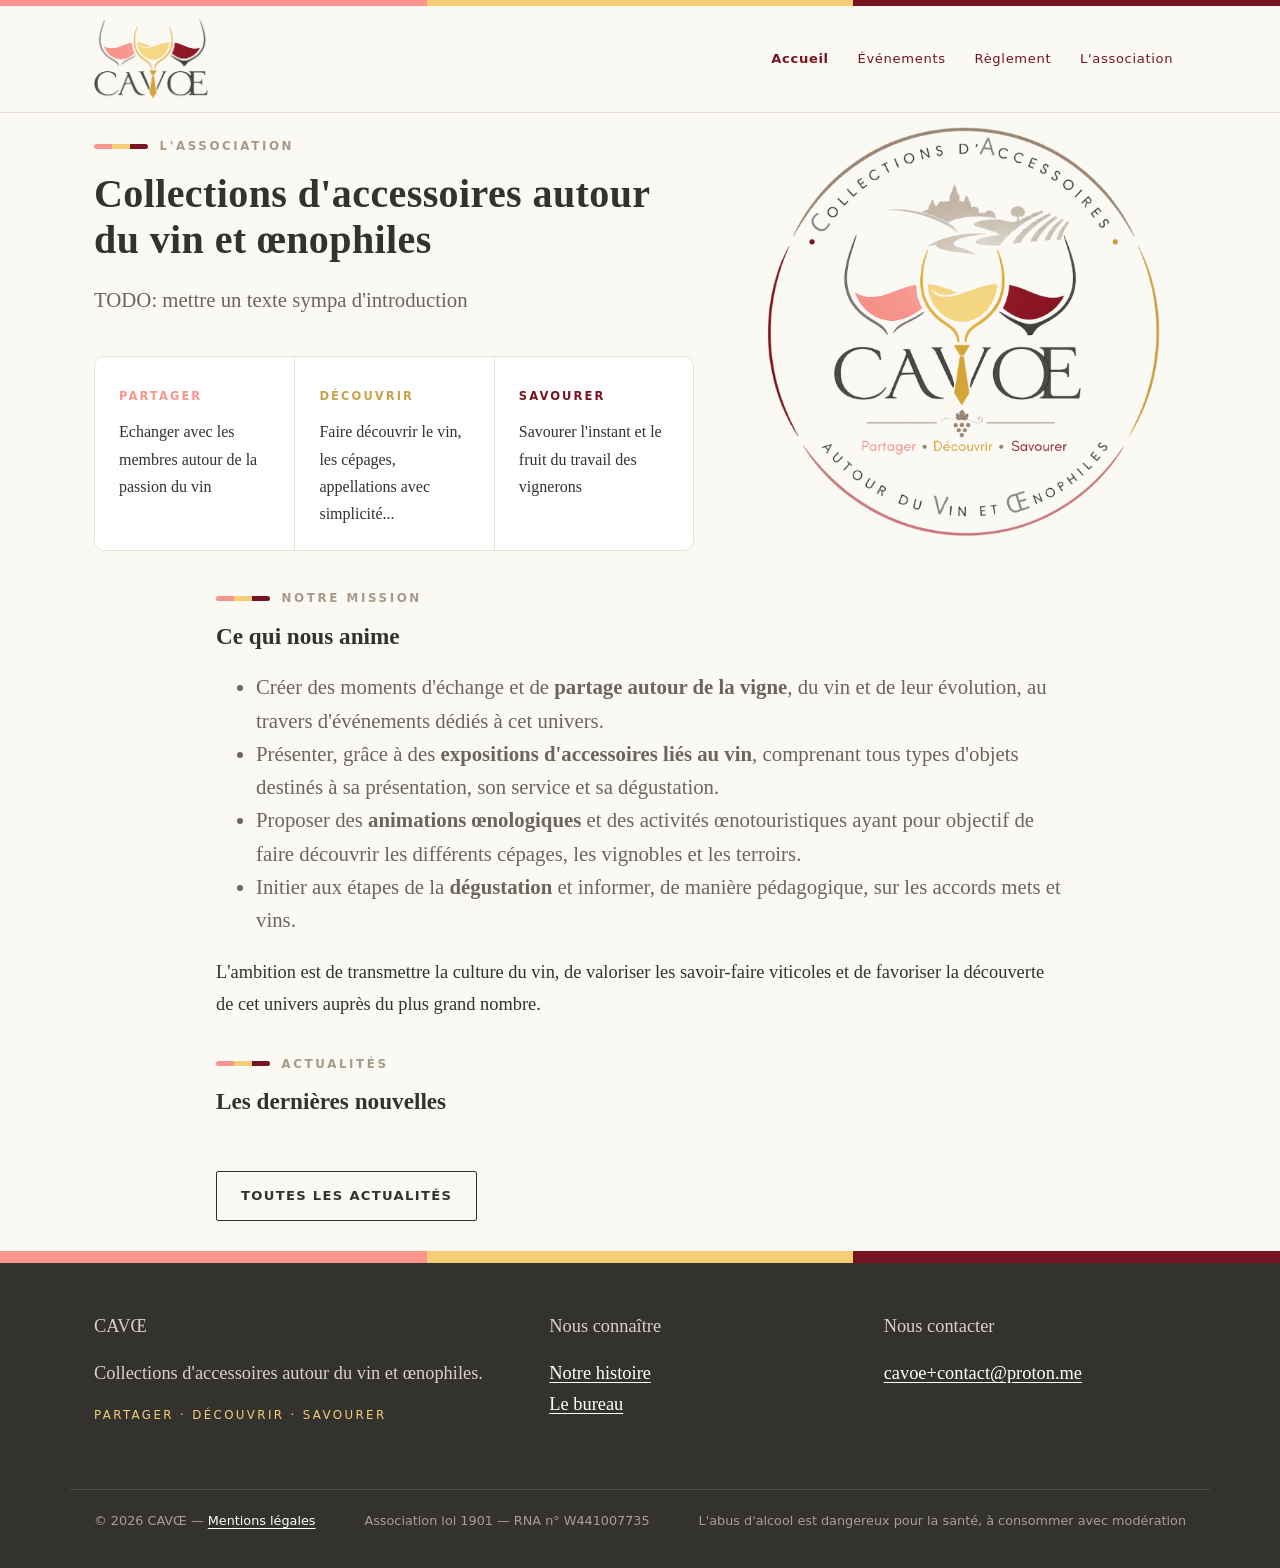
==== commit 457e5d64: "Upd: simplification de la page d'accueil et création de page "histoire"" ====
--- a/index.html
+++ b/index.html
@@ -28,23 +28,24 @@
                     TODO: mettre un texte sympa d'introduction
                 </p>
 
-                <!-- Triptyque de valeur : Découvrir · Comprendre · Partager -->
+                <!-- Triptyque de valeur : Partager · Découvrir · Savourer -->
                 <div class="triptych">
-                    <div>
-                        <span class="k">Découvrir</span>
-                        <p>Faire découvrir le vin, les cépages, appellations...</p>
-                    </div>
-                    <div>
-                        <span class="k">Comprendre</span>
-                        <p>Donner des clés de compréhension des méthodes de vinification, des accord mets et vins...</p>
-                    </div>
                     <div>
                         <span class="k">Partager</span>
                         <p>Echanger avec les membres autour de la passion du vin</p>
                     </div>
+                    <div>
+                        <span class="k">Découvrir</span>
+                        <p>Faire découvrir le vin, les cépages, appellations avec simplicité...</p>
+                    </div>
+                    <div>
+                        <span class="k">Savourer</span>
+                        <p>Savourer l'instant et le fruit du travail des vignerons</p>
+                    </div>
+
                 </div>
             </div>
-            <div class="hero__media"><img src="assets/logo-cavoe.png" alt=""></div>
+            <img src="assets/logo-cavoe.png" alt="">
         </div>
     </section>
 
@@ -63,27 +64,7 @@
         </div>
     </section>
 
-    <!-- ========================= HISTOIRE ========================= -->
-    <section class="section">
-        <div class="wrap">
-            <p class="eyebrow">Aux origines</p>
-            <h2>Notre histoire</h2>
-            <p>
-                CAVŒ naît de la passion d'un autodidacte curieux, Pascal Liaigre. Au fil de ses lectures
-                et de ses échanges avec des professionnels du vin, il devient un véritable puit de culture du sujet
-                et rassemble une collection d'accessoires œnophiles variés.
-            </p>
-            <p>
-                En mai 2025, il partage cet univers lors d'une exposition de dix jours consacrée à sa
-                collection. Son idée était simple : transmettre sa passion avec pédagogie et enthousiasme.
-            </p>
-            <p>
-                Depuis, l'association organise des rendez-vous
-                thématiques et des soirées dégustation pour explorer cépages, terroirs et histoires de
-                vignerons, dans un esprit d'échange et de découverte.
-            </p>
-        </div>
-    </section>
+
 
     <!-- ==================== DERNIÈRES ACTUS ==================== -->
     <section class="section">
--- a/style.css
+++ b/style.css
@@ -40,9 +40,9 @@
   /* Dégradé « trois vins » — motif signature */
   --triad: linear-gradient(
     90deg,
-    var(--wine) 0 33.33%,
+    var(--rose) 0 33.33%,
     var(--gold-soft) 33.33% 66.66%,
-    var(--rose) 66.66% 100%
+    var(--wine) 66.66% 100%
   );
 }
 
@@ -83,14 +83,14 @@
   letter-spacing: 0.01em;
 }
 h2 {
-  font-size: 1.35rem;
+  font-size: 1.45rem;
   font-family: var(--font-body);
   font-weight: 600;
 }
 h3 {
-  font-size: 1rem;
+  font-size: 1.15rem;
   font-family: var(--font-body);
-  font-weight: 400;
+  font-weight: 600;
 }
 
 p {
@@ -371,7 +371,7 @@
   color: var(--ink-soft);
 }
 
-/* Triptyque Découvrir · Comprendre · Partager */
+/* Triptyque de valeur : Partager · Découvrir · Savourer */
 .triptych {
   display: grid;
   grid-template-columns: repeat(3, 1fr);
@@ -397,13 +397,13 @@
   text-transform: uppercase;
 }
 .triptych > div:nth-child(1) .k {
-  color: var(--wine);
+  color: var(--rose);
 }
 .triptych > div:nth-child(2) .k {
   color: var(--gold);
 }
 .triptych > div:nth-child(3) .k {
-  color: var(--rose);
+  color: var(--wine);
 }
 .triptych p {
   margin: 0.5rem 0 0;
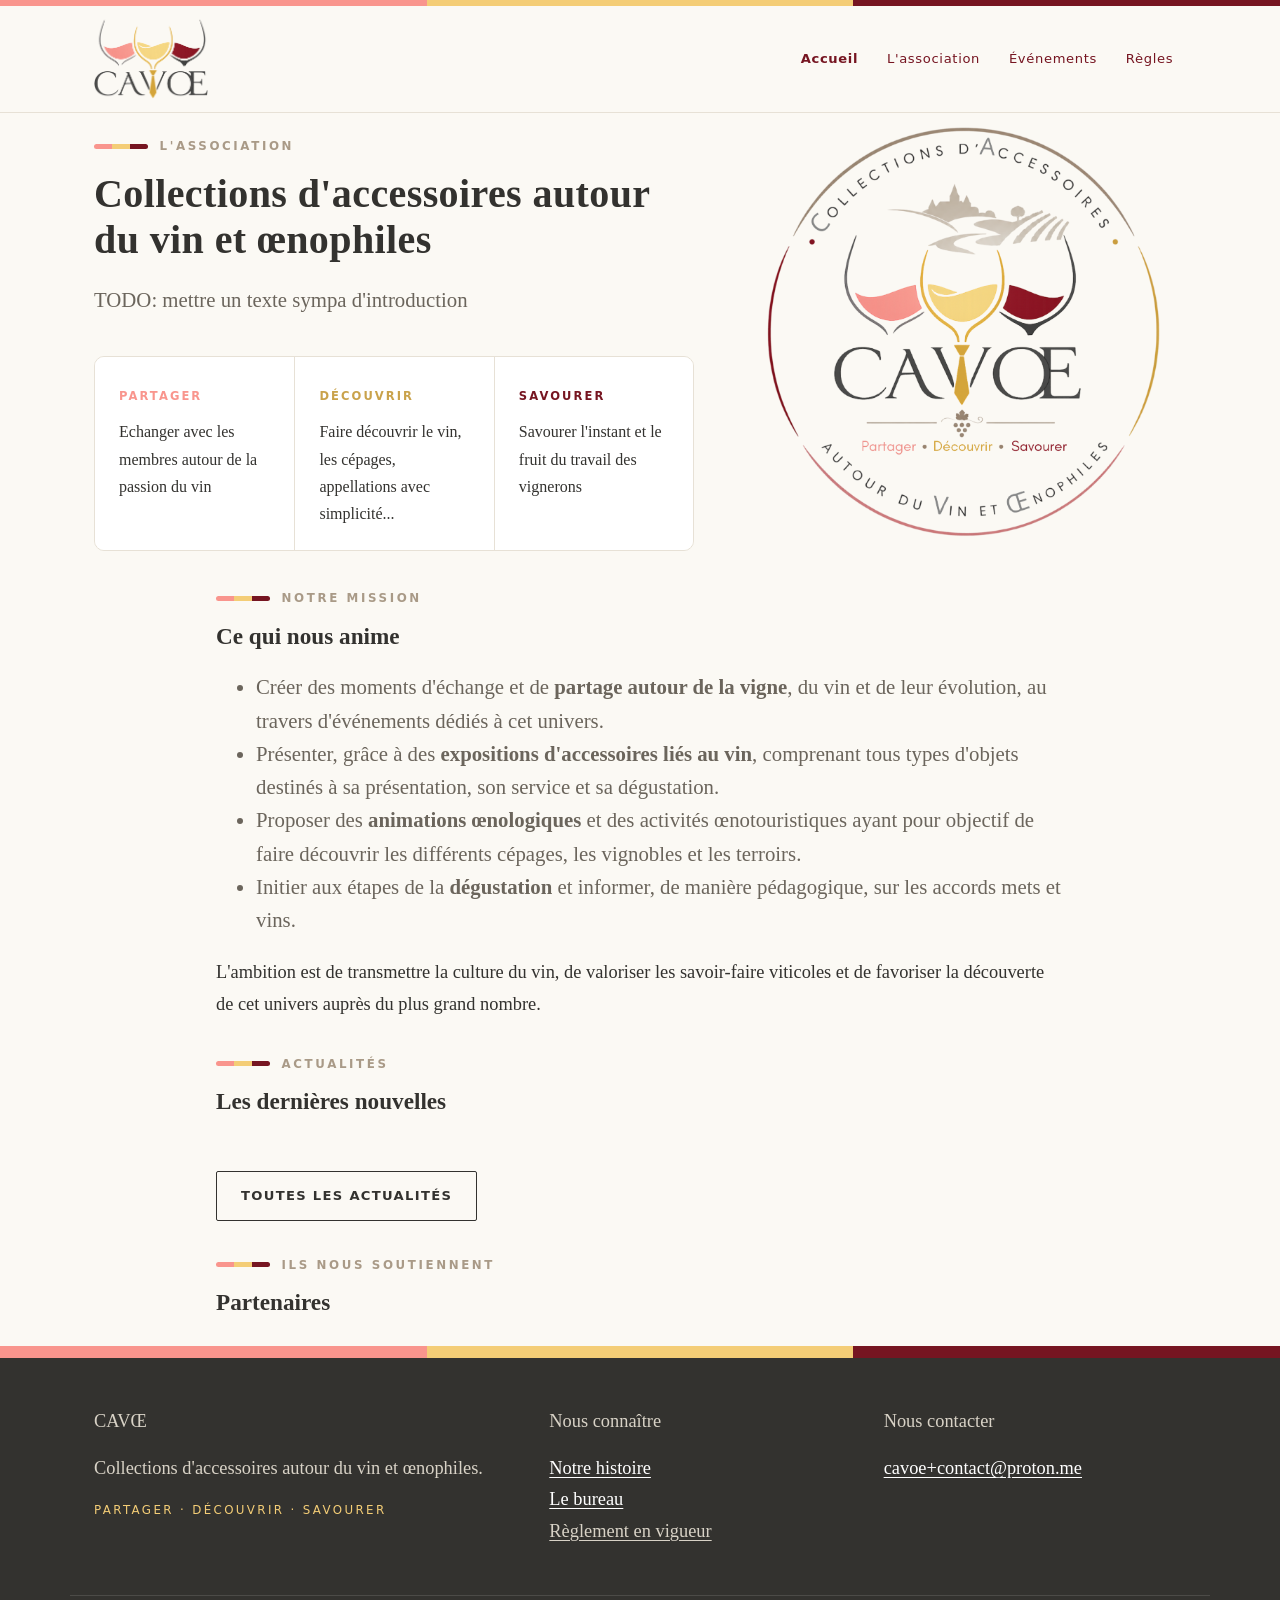
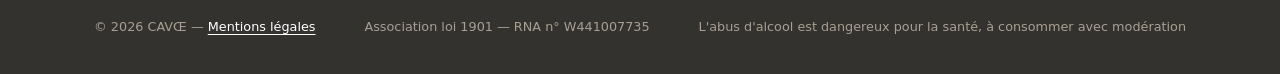
==== commit 51d6daf0: "Upd: chargement des partenaires de l'accueils depuis le drive" ====
--- a/index.html
+++ b/index.html
@@ -77,11 +77,21 @@
             </p>
         </div>
     </section>
+
+    <!-- ==================== PARTENAIRES ==================== -->
+    <section class="section">
+        <div class="wrap">
+            <p class="eyebrow">Ils nous soutiennent</p>
+            <h2>Partenaires</h2>
+            <ul class="lead liste-partenaires" id="partners-short-list"></ul>
+        </div>
+    </section>
 </main>
 
 <div id="site-footer"></div>
 
 <script src="scripts/script.js"></script>
 <script src="scripts/events.js"></script>
+<script src="scripts/partners.js"></script>
 </body>
 </html>
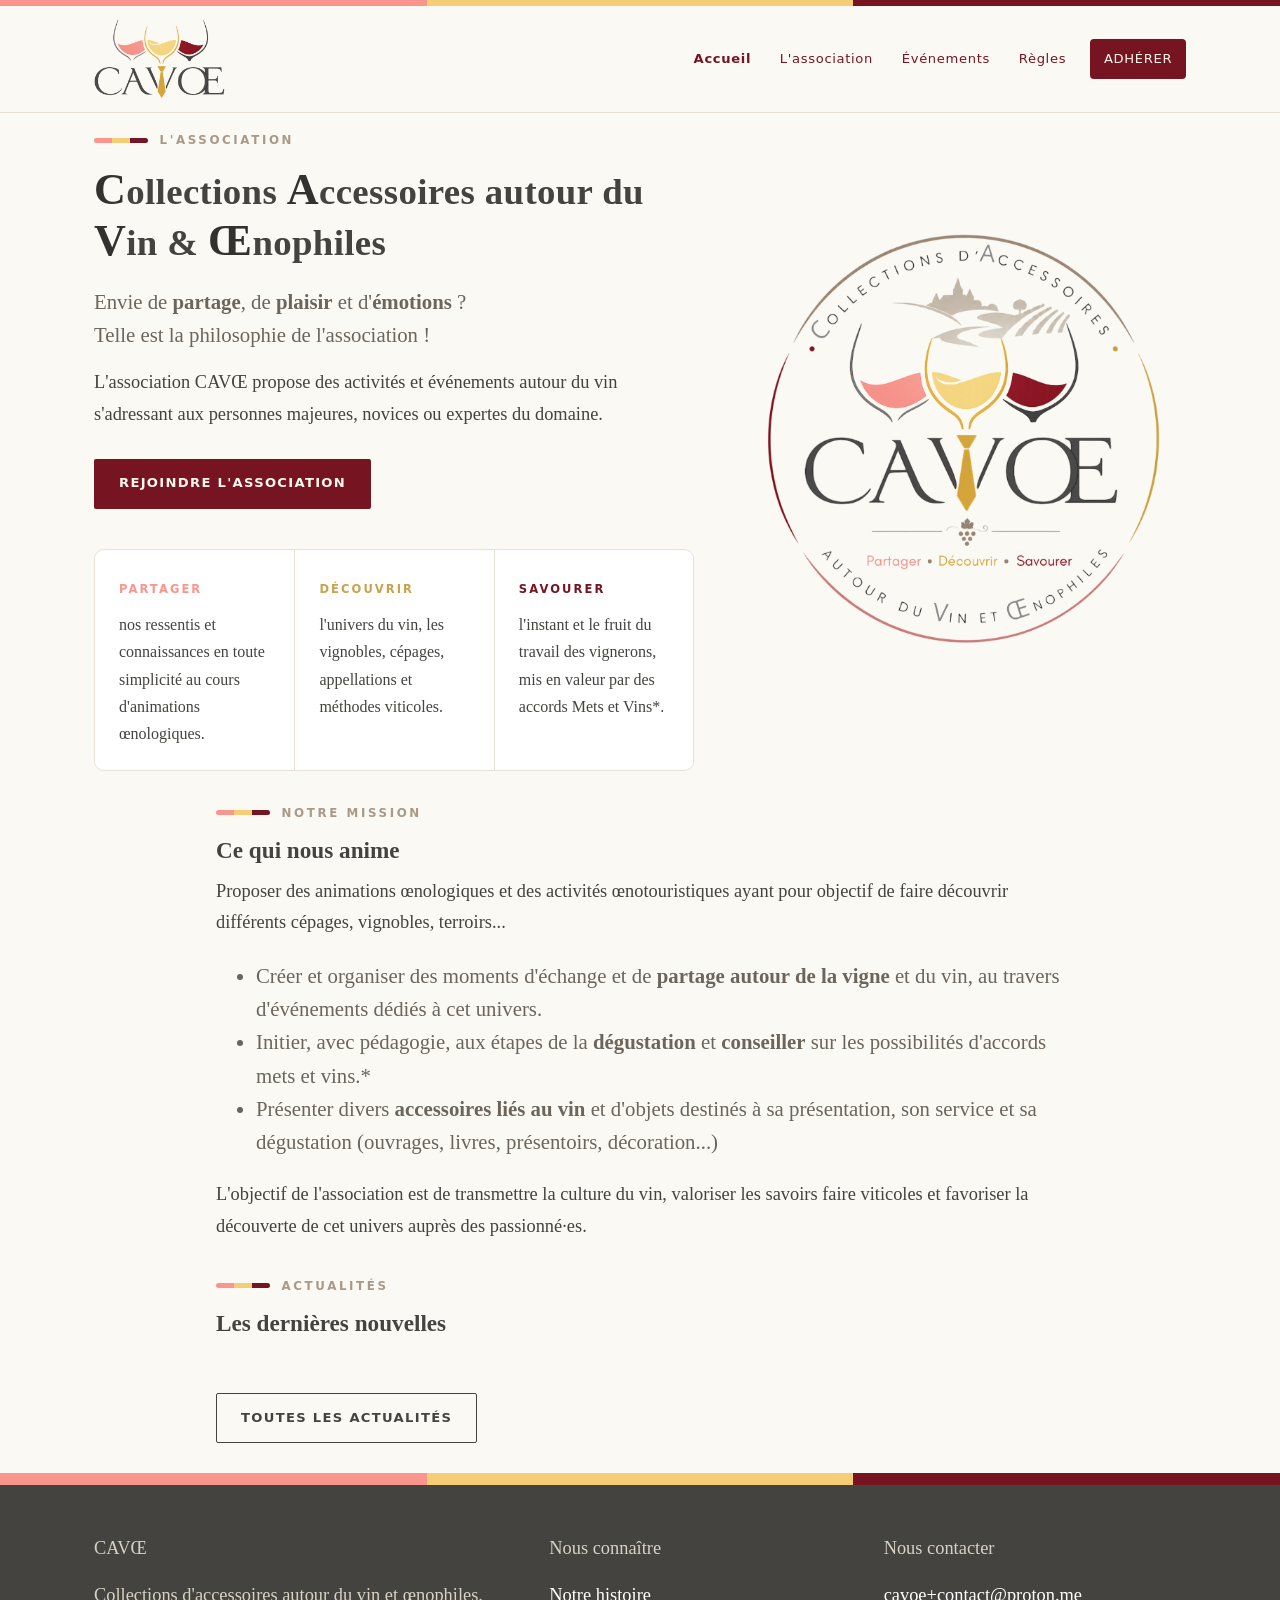
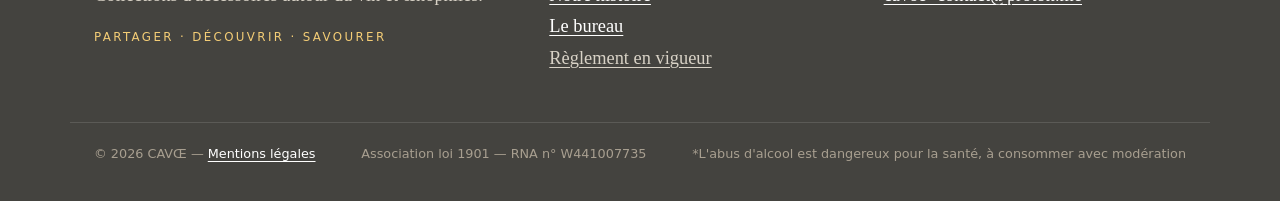
==== commit 091a42e5: "Upd: modification des textes" ====
--- a/index.html
+++ b/index.html
@@ -23,24 +23,31 @@
         <div class="wrap hero__inner">
             <div>
                 <p class="eyebrow">L'association</p>
-                <h1>Collections d'accessoires autour du vin et œnophiles</h1>
+                <h1><span class="sigle">C</span>ollections <span class="sigle">A</span>ccessoires autour du <span class="sigle">V</span>in & <span class="sigle">Œ</span>nophiles</h1>
                 <p class="lead">
-                    TODO: mettre un texte sympa d'introduction
+                    Envie de <strong>partage</strong>, de <strong>plaisir</strong> et d'<strong>émotions</strong> ?<br/>
+                    Telle est la philosophie de l'association !
                 </p>
+                <p>
+                    L'association CAVŒ propose des activités et événements autour du vin s'adressant aux personnes majeures, novices ou expertes du domaine.
+                </p>
+                <div class="hero__actions">
+                    <a class="btn btn--primary" href="adherer.html">Rejoindre l'association</a>
+                </div>
 
                 <!-- Triptyque de valeur : Partager · Découvrir · Savourer -->
                 <div class="triptych">
                     <div>
                         <span class="k">Partager</span>
-                        <p>Echanger avec les membres autour de la passion du vin</p>
+                        <p>nos ressentis et connaissances en toute simplicité au cours d'animations œnologiques.</p>
                     </div>
                     <div>
                         <span class="k">Découvrir</span>
-                        <p>Faire découvrir le vin, les cépages, appellations avec simplicité...</p>
+                        <p>l'univers du vin, les vignobles, cépages, appellations et méthodes viticoles.</p>
                     </div>
                     <div>
                         <span class="k">Savourer</span>
-                        <p>Savourer l'instant et le fruit du travail des vignerons</p>
+                        <p>l'instant et le fruit du travail des vignerons, mis en valeur par des accords Mets et Vins*.</p>
                     </div>
 
                 </div>
@@ -54,13 +61,13 @@
         <div class="wrap">
             <p class="eyebrow">Notre mission</p>
             <h2>Ce qui nous anime</h2>
+            <p>Proposer des animations œnologiques et des activités œnotouristiques ayant pour objectif de faire découvrir différents cépages, vignobles, terroirs...</p>
             <ul class="lead">
-                <li>Créer des moments d'échange et de <strong>partage autour de la vigne</strong>, du vin et de leur évolution, au travers d'événements dédiés à cet univers.</li>
-                <li>Présenter, grâce à des <strong>expositions d'accessoires liés au vin</strong>, comprenant tous types d'objets destinés à sa présentation, son service et sa dégustation.</li>
-                <li>Proposer des <strong>animations œnologiques</strong> et des activités œnotouristiques ayant pour objectif de faire découvrir les différents cépages, les vignobles et les terroirs.</li>
-                <li>Initier aux étapes de la <strong>dégustation</strong> et informer, de manière pédagogique, sur les accords mets et vins.</li>
+                <li>Créer et organiser des moments d'échange et de <strong>partage autour de la vigne</strong> et du vin, au travers d'événements dédiés à cet univers.</li>
+                <li>Initier, avec pédagogie, aux étapes de la <strong>dégustation</strong> et <strong>conseiller</strong> sur les possibilités d'accords mets et vins.*</li>
+                <li>Présenter divers <strong>accessoires liés au vin</strong> et d'objets destinés à sa présentation, son service et sa dégustation (ouvrages, livres, présentoirs, décoration...)</li>
             </ul>
-            <p>L'ambition est de transmettre la culture du vin, de valoriser les savoir-faire viticoles et de favoriser la découverte de cet univers auprès du plus grand nombre.</p>
+            <p>L'objectif de l'association est de transmettre la culture du vin, valoriser les savoirs faire viticoles et favoriser la découverte de cet univers auprès des passionné·es.</p>
         </div>
     </section>
 
@@ -77,21 +84,11 @@
             </p>
         </div>
     </section>
-
-    <!-- ==================== PARTENAIRES ==================== -->
-    <section class="section">
-        <div class="wrap">
-            <p class="eyebrow">Ils nous soutiennent</p>
-            <h2>Partenaires</h2>
-            <ul class="lead liste-partenaires" id="partners-short-list"></ul>
-        </div>
-    </section>
 </main>
 
 <div id="site-footer"></div>
 
 <script src="scripts/script.js"></script>
 <script src="scripts/events.js"></script>
-<script src="scripts/partners.js"></script>
 </body>
 </html>
--- a/style.css
+++ b/style.css
@@ -15,7 +15,8 @@
   --gold-soft: #f4cd76; /* doré clair (décoratif)             */
   --taupe: #a99a87; /* greige des coteaux / texte discret */
 
-  --ink: #33322f; /* charbon — texte principal          */
+  --ink: #44433f; /* charbon — texte principal          */
+  --ink-dark: #33322f; /* charbon foncé— texte marqué          */
   --ink-soft: #6b655c; /* texte secondaire                   */
   --bg: #fbf9f4; /* crème doux (fond)                  */
   --surface: #ffffff; /* cartes, encadrés                   */
@@ -79,7 +80,7 @@
   margin: 0 0 0.5em;
 }
 h1 {
-  font-size: clamp(1.7rem, 3.2vw, 2.5rem);
+  font-size: clamp(1.6rem, 3.1vw, 2.3rem);
   letter-spacing: 0.01em;
 }
 h2 {
@@ -123,6 +124,12 @@
   outline: 3px solid var(--gold);
   outline-offset: 2px;
   border-radius: 3px;
+}
+
+.sigle {
+  font-size: larger;
+  font-weight: 900;
+  color: var(--ink-dark);
 }
 
 /* -------------------------------------------------------------------------
@@ -640,10 +647,6 @@
   text-justify: inter-word;
 }
 
-.d-block {
-  display: block;
-}
-
 /* -------------------------------------------------------------------------
    Responsive
    ------------------------------------------------------------------------- */
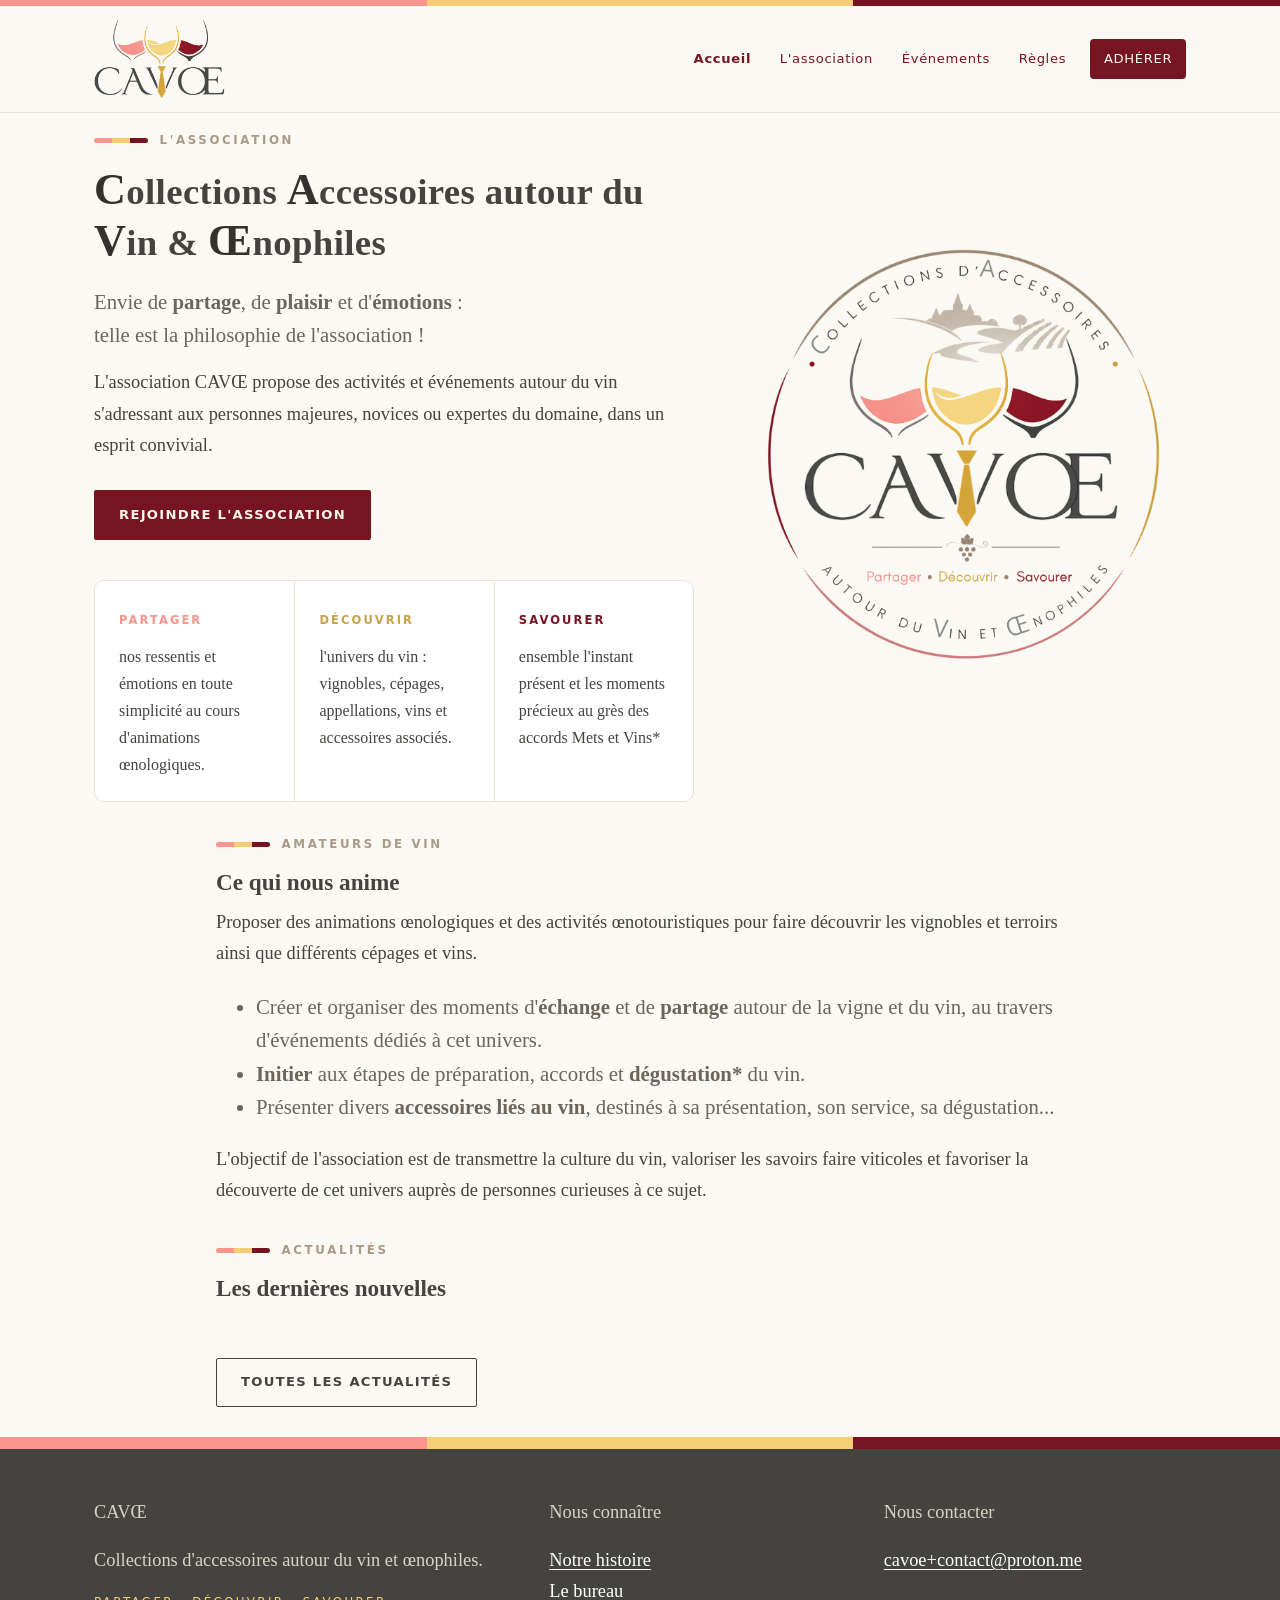
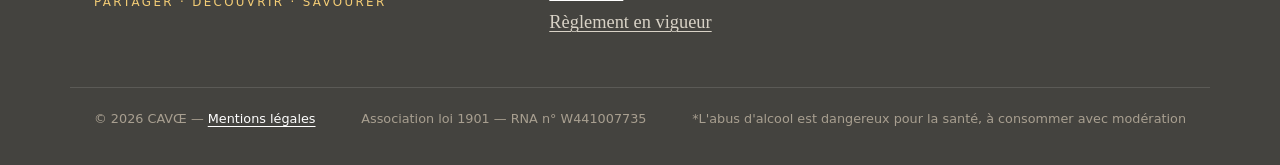
==== commit 30b9373f: "Upd: textes de la page adhésion" ====
--- a/index.html
+++ b/index.html
@@ -25,11 +25,11 @@
                 <p class="eyebrow">L'association</p>
                 <h1><span class="sigle">C</span>ollections <span class="sigle">A</span>ccessoires autour du <span class="sigle">V</span>in & <span class="sigle">Œ</span>nophiles</h1>
                 <p class="lead">
-                    Envie de <strong>partage</strong>, de <strong>plaisir</strong> et d'<strong>émotions</strong> ?<br/>
-                    Telle est la philosophie de l'association !
+                    Envie de <strong>partage</strong>, de <strong>plaisir</strong> et d'<strong>émotions</strong> :<br/>
+                    telle est la philosophie de l'association !
                 </p>
                 <p>
-                    L'association CAVŒ propose des activités et événements autour du vin s'adressant aux personnes majeures, novices ou expertes du domaine.
+                    L'association CAVŒ propose des activités et événements autour du vin s'adressant aux personnes majeures, novices ou expertes du domaine, dans un esprit convivial.
                 </p>
                 <div class="hero__actions">
                     <a class="btn btn--primary" href="adherer.html">Rejoindre l'association</a>
@@ -39,15 +39,15 @@
                 <div class="triptych">
                     <div>
                         <span class="k">Partager</span>
-                        <p>nos ressentis et connaissances en toute simplicité au cours d'animations œnologiques.</p>
+                        <p>nos ressentis et émotions en toute simplicité au cours d'animations œnologiques.</p>
                     </div>
                     <div>
                         <span class="k">Découvrir</span>
-                        <p>l'univers du vin, les vignobles, cépages, appellations et méthodes viticoles.</p>
+                        <p>l'univers du vin : vignobles, cépages, appellations, vins et accessoires associés.</p>
                     </div>
                     <div>
                         <span class="k">Savourer</span>
-                        <p>l'instant et le fruit du travail des vignerons, mis en valeur par des accords Mets et Vins*.</p>
+                        <p>ensemble l'instant présent et les moments précieux au grès des accords Mets et Vins*</p>
                     </div>
 
                 </div>
@@ -59,15 +59,15 @@
     <!-- ========================= MISSION ========================= -->
     <section class="section">
         <div class="wrap">
-            <p class="eyebrow">Notre mission</p>
+            <p class="eyebrow">Amateurs de vin</p>
             <h2>Ce qui nous anime</h2>
-            <p>Proposer des animations œnologiques et des activités œnotouristiques ayant pour objectif de faire découvrir différents cépages, vignobles, terroirs...</p>
+            <p>Proposer des animations œnologiques et des activités œnotouristiques pour faire découvrir les vignobles et terroirs ainsi que différents cépages et vins.</p>
             <ul class="lead">
-                <li>Créer et organiser des moments d'échange et de <strong>partage autour de la vigne</strong> et du vin, au travers d'événements dédiés à cet univers.</li>
-                <li>Initier, avec pédagogie, aux étapes de la <strong>dégustation</strong> et <strong>conseiller</strong> sur les possibilités d'accords mets et vins.*</li>
-                <li>Présenter divers <strong>accessoires liés au vin</strong> et d'objets destinés à sa présentation, son service et sa dégustation (ouvrages, livres, présentoirs, décoration...)</li>
+                <li>Créer et organiser des moments d'<strong>échange</strong> et de <strong>partage</strong> autour de la vigne et du vin, au travers d'événements dédiés à cet univers.</li>
+                <li><strong>Initier</strong> aux étapes de préparation, accords et <strong>dégustation*</strong> du vin.</li>
+                <li>Présenter divers <strong>accessoires liés au vin</strong>, destinés à sa présentation, son service, sa dégustation...</li>
             </ul>
-            <p>L'objectif de l'association est de transmettre la culture du vin, valoriser les savoirs faire viticoles et favoriser la découverte de cet univers auprès des passionné·es.</p>
+            <p>L'objectif de l'association est de transmettre la culture du vin, valoriser les savoirs faire viticoles et favoriser la découverte de cet univers auprès de personnes curieuses à ce sujet.</p>
         </div>
     </section>
 
